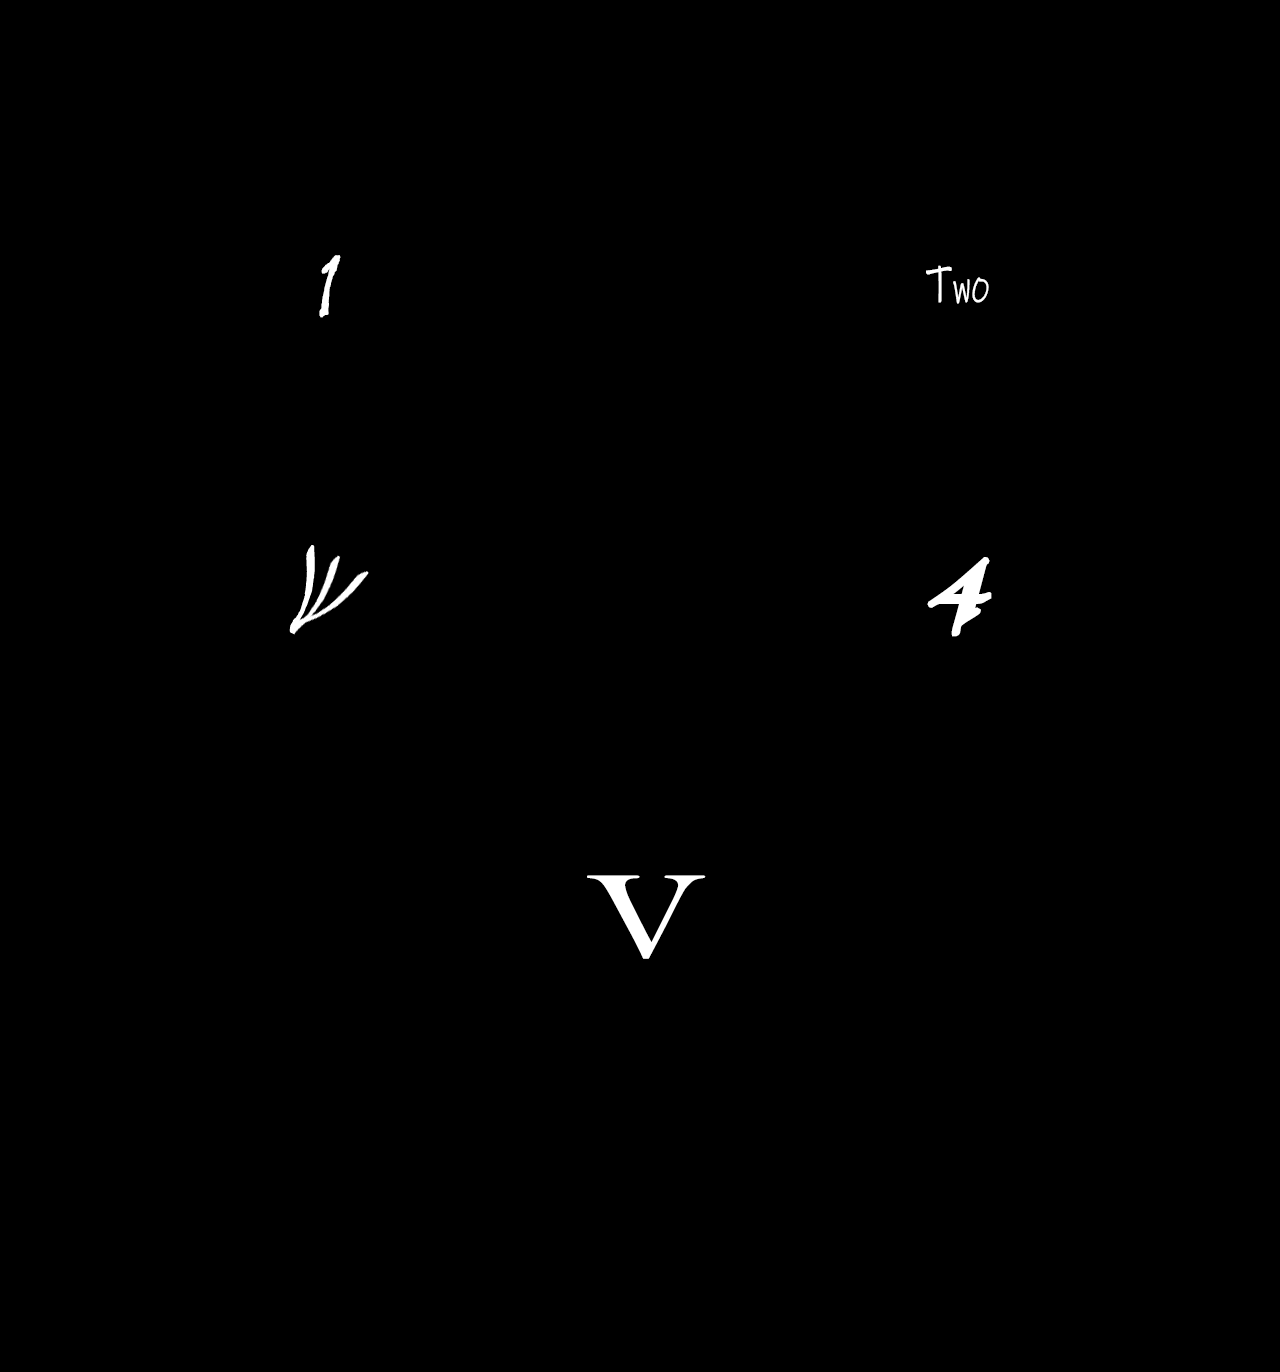
==== Aeschleus.html @ 582e33e9 "Added Aeschleus.html" ====
# michaelcu.github.io
<!DOCTYPE HTML>
<head>
<style>

.grid-container-single{
    display:grid;

    grid-template-columns: auto;
    grid-template-rows: auto;
    justify-items: center;
    
    background-color: black;
    
    padding: 10px;
    padding-top: 0px;
    grid-gap: 10px;
    
}
.grid-container-dual{
    display:grid;
    margin: auto;
    /*grid-template-columns: 600px 600px;
    grid-template-rows: 400px 400px;*/

    grid-template-columns: auto auto;
    grid-template-rows: auto auto;

    justify-items: center;
    /*
    grid-gap: 10px;
    background-color: #2196F3;
    border: 1px solid red;
    padding: 10px;
    */
    
    
    background-color:black;
    
    padding: 10px;
    grid-gap: 10px;
    
}
.grid-container-single > div {
  background-color: rgba(255, 255, 255, 0.8);
  text-align: center;
  padding: 20px;

}
.grid-container-dual > div {
  background-color: rgba(255, 255, 255, 0.8);
  text-align: center;
  padding: 20px;
  font-size: 30px;
}

.secret{

    bottom:10px;
    left:50px;
}

</style>
</head>
<html>
    <body style="background-color:black;">
        <center>
            <h1>Kiss my buns</h1>
            <p1>I like cheese</p1>
            <div class="grid-container-dual">
                <img onmouseover="this.src='images/NumberOneHover.png'" onmouseout="this.src='images/NumberOne.png'" src="images/NumberOne.png" >
                <img onmouseover="this.src='images/NumberOneHover.png'" onmouseout="this.src='images/NumberTwo.png'" src="images/NumberTwo.png" >
                <img onmouseover="this.src='images/NumberOneHover.png'" onmouseout="this.src='images/NumberThree.png'" src="images/NumberThree.png" >
                <img onmouseover="this.src='images/NumberOneHover.png'" onmouseout="this.src='images/NumberFour.png'" src="images/NumberFour.png" >
            </div>
            <div class="grid-container-single">
                <img onmouseover="this.src='images/NumberOneHover.png'" onmouseout="this.src='images/NumberFive.png'" src="images/NumberFive.png" >
            </div>
        </center>
        <div class ="secret">
            <a href ="Redirect.html"><img onmouseover="this.src='images/static.gif'" onmouseout="this.src='images/PitchBlack.png'" src="images/PitchBlack.png"></a>
        </div>


    </body>
</html>
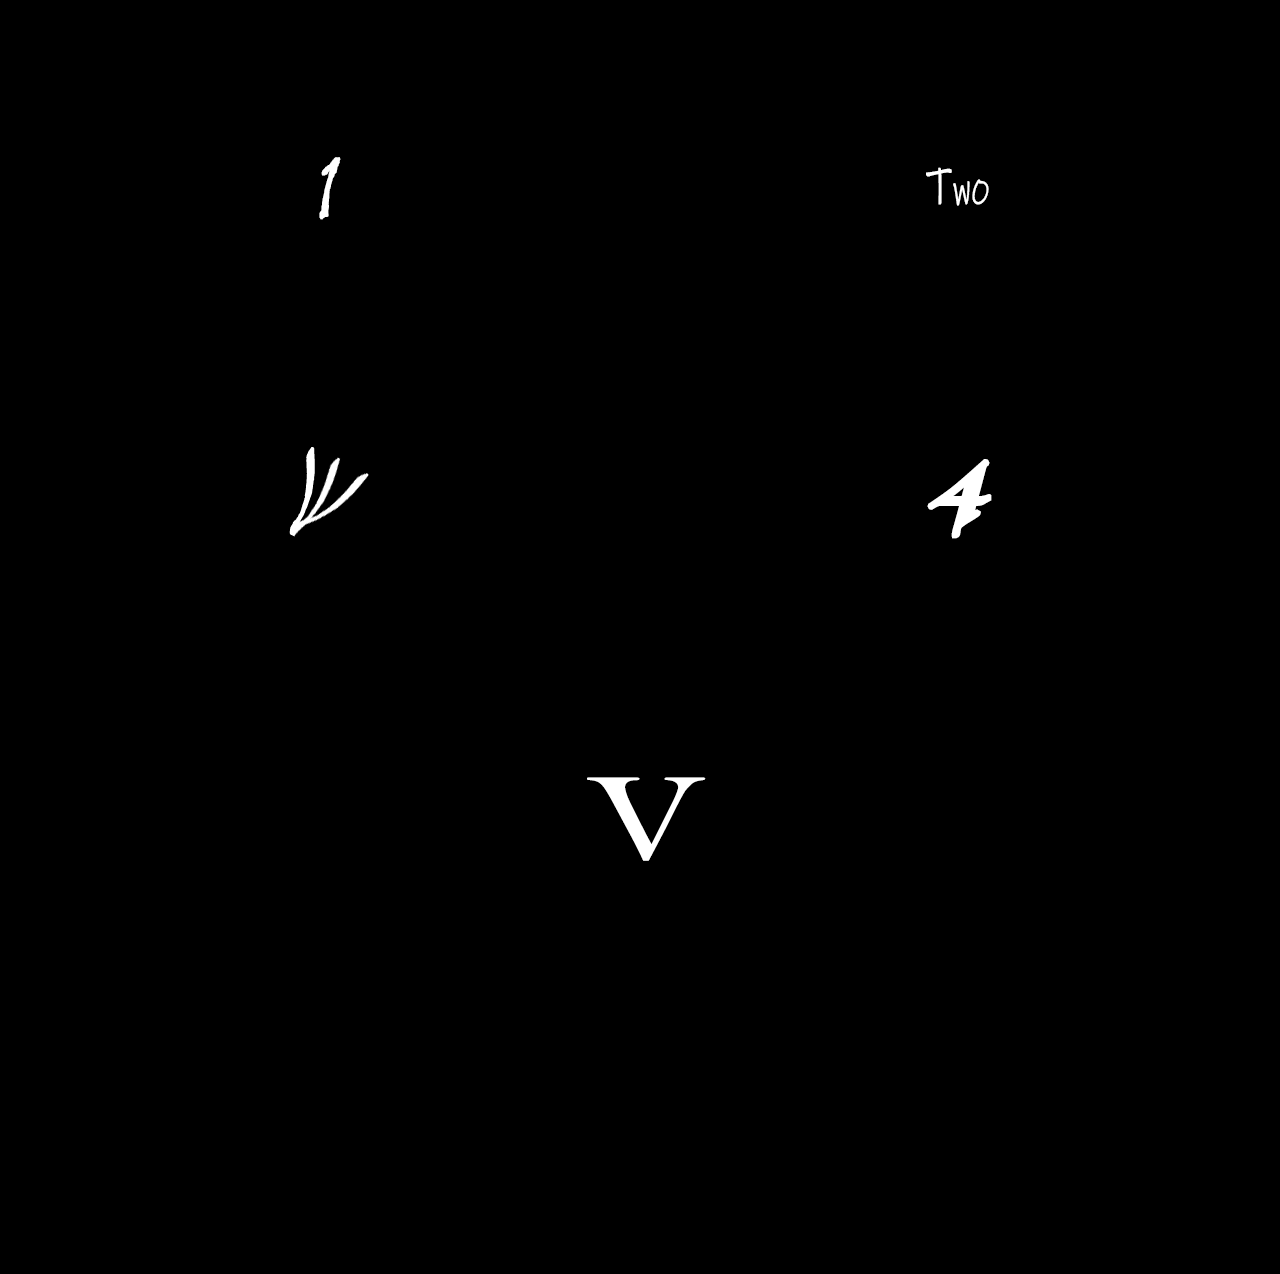
==== commit ce9a1420: "Added comments in redirect.html and aeschleus.html" ====
--- a/Aeschleus.html
+++ b/Aeschleus.html
@@ -3,6 +3,7 @@
 <head>
 <style>
 
+/*Grid for the "Fifth"*/
 .grid-container-single{
     display:grid;
 
@@ -17,6 +18,8 @@
     grid-gap: 10px;
     
 }
+
+/*Grid for 1-4*/
 .grid-container-dual{
     display:grid;
     margin: auto;
@@ -41,6 +44,8 @@
     grid-gap: 10px;
     
 }
+
+
 .grid-container-single > div {
   background-color: rgba(255, 255, 255, 0.8);
   text-align: center;
@@ -65,18 +70,21 @@
 <html>
     <body style="background-color:black;">
         <center>
-            <h1>Kiss my buns</h1>
-            <p1>I like cheese</p1>
+            <!--1st to 4th-->
             <div class="grid-container-dual">
                 <img onmouseover="this.src='images/NumberOneHover.png'" onmouseout="this.src='images/NumberOne.png'" src="images/NumberOne.png" >
                 <img onmouseover="this.src='images/NumberOneHover.png'" onmouseout="this.src='images/NumberTwo.png'" src="images/NumberTwo.png" >
                 <img onmouseover="this.src='images/NumberOneHover.png'" onmouseout="this.src='images/NumberThree.png'" src="images/NumberThree.png" >
                 <img onmouseover="this.src='images/NumberOneHover.png'" onmouseout="this.src='images/NumberFour.png'" src="images/NumberFour.png" >
             </div>
+
+            <!--5th-->
             <div class="grid-container-single">
                 <img onmouseover="this.src='images/NumberOneHover.png'" onmouseout="this.src='images/NumberFive.png'" src="images/NumberFive.png" >
             </div>
         </center>
+
+        <!--Secret Image on the corner-->
         <div class ="secret">
             <a href ="Redirect.html"><img onmouseover="this.src='images/static.gif'" onmouseout="this.src='images/PitchBlack.png'" src="images/PitchBlack.png"></a>
         </div>
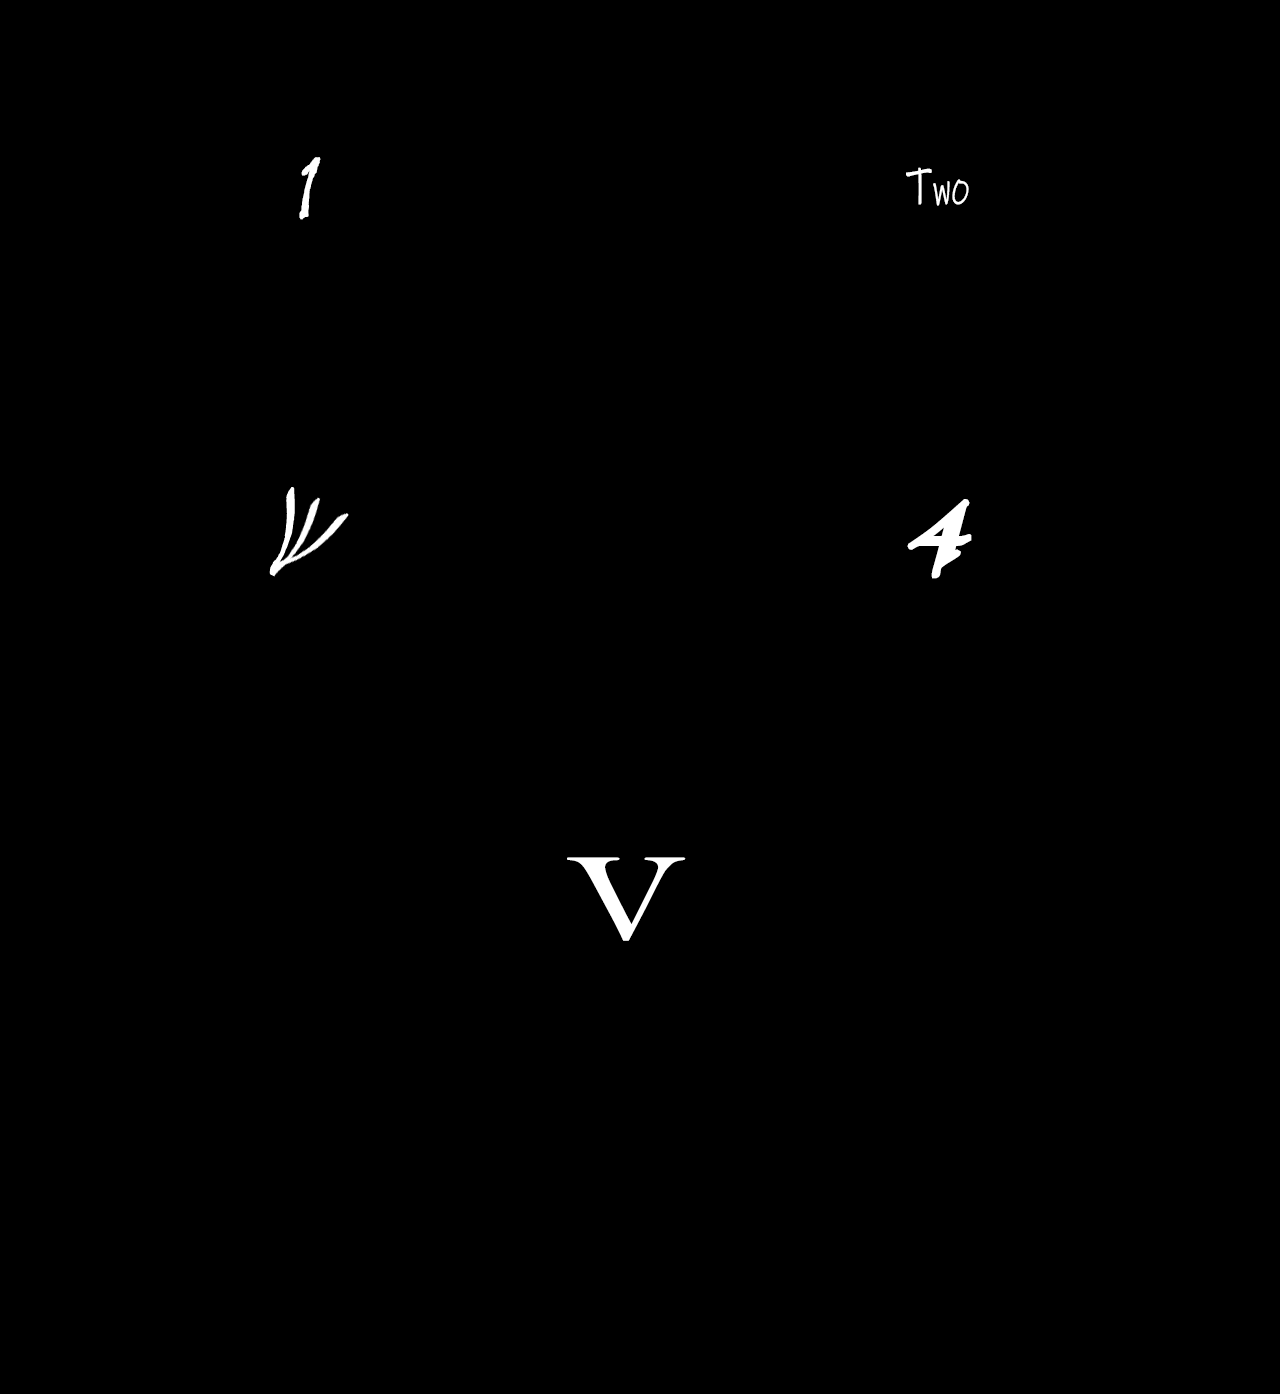
==== commit e26dea7e: "Changed NumberOneHover.png to Hover.png" ====
--- a/Aeschleus.html
+++ b/Aeschleus.html
@@ -2,6 +2,58 @@
 <!DOCTYPE HTML>
 <head>
 <style>
+
+
+.firImg{
+    width:300px;
+    height:300px;
+    background-image: url("images/NumberOne.png");
+}
+
+.firImg:hover{
+    
+    background-image: url("images/Hover.png");
+}
+
+.secImg{
+    width:300px;
+    height:300px;
+    background-image: url("images/NumberTwo.png");
+}
+
+.secImg:hover{
+    background-image: url("images/Hover.png");
+}
+
+.thrImg{
+    width:300px;
+    height:300px;
+    background-image: url("images/NumberThree.png");
+}
+
+.thrImg:hover{
+    background-image: url("images/Hover.png");
+}
+
+.fouImg{
+    width:300px;
+    height:300px;
+    background-image: url("images/NumberFour.png");
+}
+
+.fouImg:hover{
+    background-image: url("images/Hover.png");
+}
+
+.fifImg{
+    width:300px;
+    height:300px;
+    background-image: url("images/NumberFive.png");
+}
+
+.fifImg:hover{
+    background-image: url("images/Hover.png");
+}
 
 /*Grid for the "Fifth"*/
 .grid-container-single{
@@ -23,20 +75,11 @@
 .grid-container-dual{
     display:grid;
     margin: auto;
-    /*grid-template-columns: 600px 600px;
-    grid-template-rows: 400px 400px;*/
 
     grid-template-columns: auto auto;
     grid-template-rows: auto auto;
 
     justify-items: center;
-    /*
-    grid-gap: 10px;
-    background-color: #2196F3;
-    border: 1px solid red;
-    padding: 10px;
-    */
-    
     
     background-color:black;
     
@@ -72,15 +115,15 @@
         <center>
             <!--1st to 4th-->
             <div class="grid-container-dual">
-                <img onmouseover="this.src='images/NumberOneHover.png'" onmouseout="this.src='images/NumberOne.png'" src="images/NumberOne.png" >
-                <img onmouseover="this.src='images/NumberOneHover.png'" onmouseout="this.src='images/NumberTwo.png'" src="images/NumberTwo.png" >
-                <img onmouseover="this.src='images/NumberOneHover.png'" onmouseout="this.src='images/NumberThree.png'" src="images/NumberThree.png" >
-                <img onmouseover="this.src='images/NumberOneHover.png'" onmouseout="this.src='images/NumberFour.png'" src="images/NumberFour.png" >
+                <div class="firImg"></div>
+                <div class="secImg"></div>
+                <div class="thrImg"></div>
+                <div class="fouImg"></div>
             </div>
 
             <!--5th-->
             <div class="grid-container-single">
-                <img onmouseover="this.src='images/NumberOneHover.png'" onmouseout="this.src='images/NumberFive.png'" src="images/NumberFive.png" >
+                <div class="fifImg"></div>
             </div>
         </center>
 
